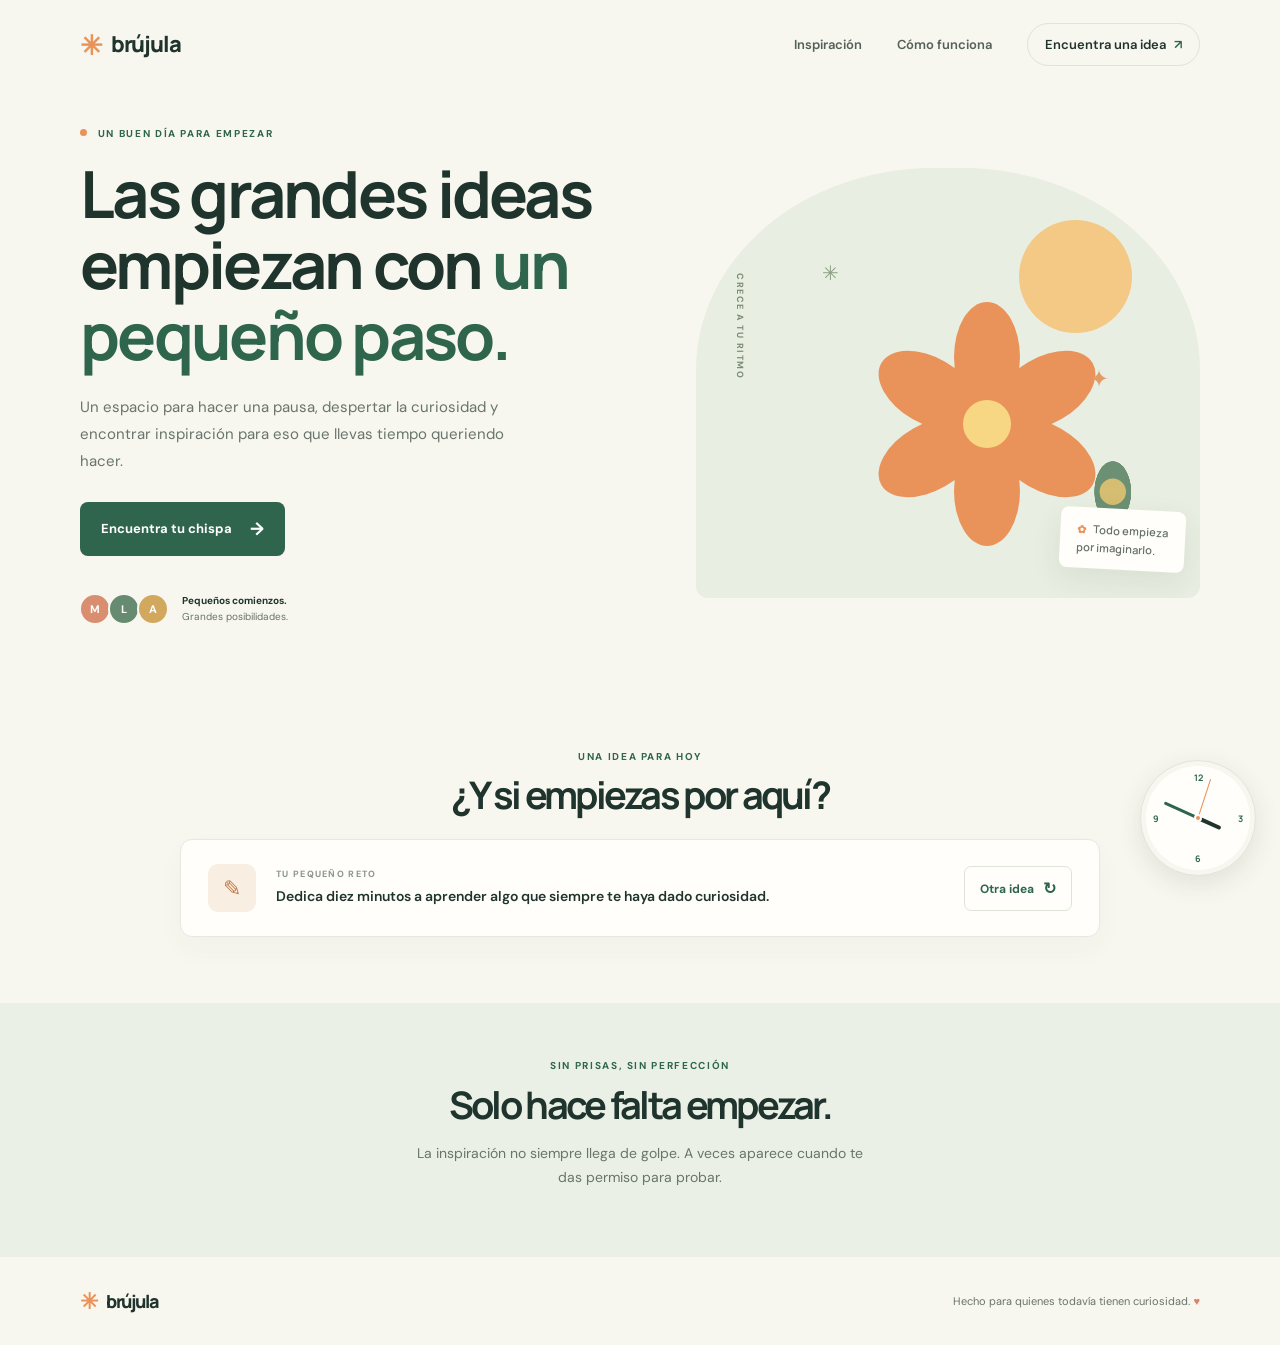
==== index.html @ 20bfc8f5 "first commit" ====
<!doctype html>
<html lang="es">
  <head>
    <meta charset="UTF-8" />
    <meta name="viewport" content="width=device-width, initial-scale=1.0" />
    <meta
      name="description"
      content="Un pequeño rincón para inspirarte, explorar ideas y empezar algo nuevo."
    />
    <title>Brújula — Encuentra tu próxima idea</title>
    <link rel="preconnect" href="https://fonts.googleapis.com" />
    <link rel="preconnect" href="https://fonts.gstatic.com" crossorigin />
    <link
      href="https://fonts.googleapis.com/css2?family=DM+Sans:wght@400;500;600;700&family=Manrope:wght@400;500;600;700;800&display=swap"
      rel="stylesheet"
    />
    <link rel="stylesheet" href="styles.css" />
    <script src="script.js" defer></script>
  </head>
  <body>
    <header class="site-header">
      <a class="brand" href="#" aria-label="Brújula, inicio">
        <span class="brand-mark" aria-hidden="true">✳</span>
        brújula
      </a>
      <nav class="navigation" aria-label="Navegación principal">
        <a href="#inspiracion">Inspiración</a>
        <a href="#como-funciona">Cómo funciona</a>
        <a class="nav-cta" href="#inspiracion">Encuentra una idea <span aria-hidden="true">↗</span></a>
      </nav>
    </header>

    <main>
      <section class="hero" aria-labelledby="hero-title">
        <div class="hero-copy">
          <p class="eyebrow"><span class="eyebrow-dot"></span> UN BUEN DÍA PARA EMPEZAR</p>
          <h1 id="hero-title">Las grandes ideas empiezan con <span>un pequeño paso.</span></h1>
          <p class="hero-description">
            Un espacio para hacer una pausa, despertar la curiosidad y encontrar
            inspiración para eso que llevas tiempo queriendo hacer.
          </p>
          <a class="primary-button" href="#inspiracion">
            Encuentra tu chispa <span aria-hidden="true">→</span>
          </a>
          <div class="social-proof">
            <div class="avatar-stack" aria-hidden="true">
              <span class="avatar avatar-one">M</span>
              <span class="avatar avatar-two">L</span>
              <span class="avatar avatar-three">A</span>
            </div>
            <p><strong>Pequeños comienzos.</strong><br />Grandes posibilidades.</p>
          </div>
        </div>

        <div class="hero-art" aria-label="Ilustración abstracta de una flor y un sol">
          <div class="sun"></div>
          <div class="flower flower-large" aria-hidden="true">
            <span></span><span></span><span></span><span></span><span></span><span></span>
            <i></i>
          </div>
          <div class="flower flower-small" aria-hidden="true">
            <span></span><span></span><span></span><span></span><span></span>
            <i></i>
          </div>
          <span class="sparkle sparkle-one" aria-hidden="true">✳</span>
          <span class="sparkle sparkle-two" aria-hidden="true">✦</span>
          <span class="art-caption">CRECE A TU RITMO</span>
          <div class="art-note"><span>✿</span> Todo empieza<br />por imaginarlo.</div>
        </div>
      </section>

      <section class="inspiration-section" id="inspiracion" aria-labelledby="inspiration-title">
        <div class="section-heading">
          <p class="eyebrow">UNA IDEA PARA HOY</p>
          <h2 id="inspiration-title">¿Y si empiezas por aquí?</h2>
        </div>
        <article class="idea-card" aria-live="polite">
          <div class="idea-icon" aria-hidden="true">✎</div>
          <div class="idea-content">
            <p class="idea-label">TU PEQUEÑO RETO</p>
            <p class="idea-text" id="idea-text">Dedica diez minutos a aprender algo que siempre te haya dado curiosidad.</p>
          </div>
          <button class="refresh-button" id="new-idea" type="button">
            Otra idea <span aria-hidden="true">↻</span>
          </button>
        </article>
      </section>

      <section class="how-section" id="como-funciona" aria-labelledby="how-title">
        <p class="eyebrow">SIN PRISAS, SIN PERFECCIÓN</p>
        <h2 id="how-title">Solo hace falta empezar.</h2>
        <p>La inspiración no siempre llega de golpe. A veces aparece cuando te das permiso para probar.</p>
      </section>
    </main>

    <footer class="site-footer">
      <a class="brand" href="#" aria-label="Brújula, inicio"><span class="brand-mark" aria-hidden="true">✳</span> brújula</a>
      <p>Hecho para quienes todavía tienen curiosidad. <span aria-hidden="true">♥</span></p>
    </footer>

    <aside class="analog-clock" id="analog-clock" role="img" aria-label="Reloj analógico, hora local">
      <span class="clock-number clock-twelve" aria-hidden="true">12</span>
      <span class="clock-number clock-three" aria-hidden="true">3</span>
      <span class="clock-number clock-six" aria-hidden="true">6</span>
      <span class="clock-number clock-nine" aria-hidden="true">9</span>
      <span class="clock-hand hour-hand" id="hour-hand" aria-hidden="true"></span>
      <span class="clock-hand minute-hand" id="minute-hand" aria-hidden="true"></span>
      <span class="clock-hand second-hand" id="second-hand" aria-hidden="true"></span>
      <span class="clock-pin" aria-hidden="true"></span>
    </aside>
  </body>
</html>
---- styles.css ----
:root {
  color-scheme: light;
  --ink: #20342e;
  --muted: #68756c;
  --green: #2f654d;
  --green-dark: #244f3b;
  --cream: #f7f6ef;
  --paper: #fffefa;
  --orange: #e9935b;
  font-family: "DM Sans", sans-serif;
}

* {
  box-sizing: border-box;
}

html {
  scroll-behavior: smooth;
}

body {
  margin: 0;
  background: var(--cream);
  color: var(--ink);
}

a {
  color: inherit;
  text-decoration: none;
}

.site-header,
.site-footer {
  width: min(1120px, calc(100% - 64px));
  margin: 0 auto;
  display: flex;
  align-items: center;
  justify-content: space-between;
}

.site-header {
  min-height: 88px;
}

.brand {
  display: inline-flex;
  align-items: center;
  gap: 9px;
  font-family: "Manrope", sans-serif;
  font-size: 22px;
  font-weight: 800;
  letter-spacing: -1.2px;
}

.brand-mark {
  color: var(--orange);
  font-size: 27px;
  line-height: 1;
}

.navigation {
  display: flex;
  align-items: center;
  gap: 35px;
  color: #536159;
  font-size: 13px;
  font-weight: 600;
}

.navigation a,
.primary-button,
.refresh-button {
  transition: color 160ms ease, background-color 160ms ease, transform 160ms ease;
}

.navigation a:hover {
  color: var(--green);
}

.navigation .nav-cta {
  padding: 12px 17px;
  border: 1px solid #dfe3d9;
  border-radius: 999px;
  color: var(--ink);
}

.navigation .nav-cta:hover {
  border-color: var(--green);
}

.nav-cta span {
  margin-left: 5px;
  color: var(--green);
}

.hero {
  width: min(1120px, calc(100% - 64px));
  min-height: 520px;
  margin: 24px auto 0;
  display: grid;
  grid-template-columns: 1fr 0.9fr;
  align-items: center;
  gap: 55px;
}

.hero-copy {
  padding: 15px 0 30px;
}

.eyebrow {
  margin: 0 0 19px;
  color: var(--green);
  font-size: 10px;
  font-weight: 700;
  letter-spacing: 1.65px;
}

.eyebrow-dot {
  display: inline-block;
  width: 7px;
  height: 7px;
  margin-right: 7px;
  border-radius: 50%;
  background: var(--orange);
  vertical-align: 1px;
}

h1,
h2 {
  margin: 0;
  font-family: "Manrope", sans-serif;
  letter-spacing: -2.7px;
}

h1 {
  max-width: 580px;
  font-size: clamp(42px, 5.2vw, 65px);
  font-weight: 700;
  line-height: 1.09;
}

h1 span {
  color: var(--green);
}

.hero-description {
  max-width: 440px;
  margin: 22px 0 27px;
  color: var(--muted);
  font-size: 15px;
  line-height: 1.8;
}

.primary-button {
  display: inline-flex;
  align-items: center;
  gap: 18px;
  padding: 15px 21px;
  border-radius: 8px;
  background: var(--green);
  color: white;
  font-size: 13px;
  font-weight: 700;
}

.primary-button:hover {
  transform: translateY(-2px);
  background: var(--green-dark);
}

.primary-button span {
  font-size: 18px;
}

.social-proof {
  display: flex;
  align-items: center;
  gap: 13px;
  margin-top: 37px;
}

.avatar-stack {
  display: flex;
  padding-left: 2px;
}

.avatar {
  display: grid;
  width: 32px;
  height: 32px;
  margin-left: -3px;
  place-items: center;
  border: 2px solid var(--cream);
  border-radius: 50%;
  color: white;
  font-size: 11px;
  font-weight: 700;
}

.avatar-one {
  background: #d98e70;
}

.avatar-two {
  background: #668b70;
}

.avatar-three {
  background: #d1a85d;
}

.social-proof p {
  margin: 0;
  color: var(--muted);
  font-size: 10px;
  line-height: 1.6;
}

.social-proof strong {
  color: var(--ink);
  font-weight: 700;
}

.hero-art {
  position: relative;
  min-height: 430px;
  overflow: hidden;
  border-radius: 47% 47% 12px 12px;
  background: #e8eee1;
}

.sun {
  position: absolute;
  top: 52px;
  right: 68px;
  width: 113px;
  height: 113px;
  border-radius: 50%;
  background: #f4c985;
}

.flower {
  position: absolute;
  display: grid;
  place-items: center;
}

.flower span {
  position: absolute;
  width: 66px;
  height: 110px;
  border-radius: 50%;
  background: var(--orange);
}

.flower-large {
  top: 116px;
  left: 30%;
  width: 280px;
  height: 280px;
  animation: float 5s ease-in-out infinite;
}

.flower-large span:nth-child(1) { transform: translateY(-67px); }
.flower-large span:nth-child(2) { transform: rotate(60deg) translateY(-67px); }
.flower-large span:nth-child(3) { transform: rotate(120deg) translateY(-67px); }
.flower-large span:nth-child(4) { transform: rotate(180deg) translateY(-67px); }
.flower-large span:nth-child(5) { transform: rotate(240deg) translateY(-67px); }
.flower-large span:nth-child(6) { transform: rotate(300deg) translateY(-67px); }

.flower i {
  z-index: 1;
  width: 48px;
  height: 48px;
  border-radius: 50%;
  background: #f7d783;
}

.flower-small {
  right: 3%;
  bottom: 34px;
  width: 145px;
  height: 145px;
  transform: scale(0.55);
}

.flower-small span {
  background: #6c9074;
}

.flower-small i {
  background: #d5bd71;
}

.art-caption {
  position: absolute;
  top: 105px;
  left: 38px;
  color: #798c76;
  font-size: 9px;
  font-weight: 700;
  letter-spacing: 1.5px;
  writing-mode: vertical-rl;
}

.sparkle {
  position: absolute;
  color: #8ca185;
}

.sparkle-one {
  top: 92px;
  left: 25%;
  font-size: 20px;
}

.sparkle-two {
  top: 195px;
  right: 18%;
  color: #e39b68;
  font-size: 24px;
}

.art-note {
  position: absolute;
  right: 15px;
  bottom: 28px;
  padding: 13px 17px;
  border-radius: 8px;
  background: var(--paper);
  box-shadow: 0 10px 30px #354a3715;
  color: #667368;
  font-family: "Manrope", sans-serif;
  font-size: 11px;
  font-weight: 600;
  line-height: 1.6;
  transform: rotate(3deg);
}

.art-note span {
  margin-right: 5px;
  color: var(--orange);
}

.inspiration-section {
  width: min(920px, calc(100% - 64px));
  margin: 53px auto 0;
  padding: 42px 0 66px;
}

.section-heading {
  margin-bottom: 22px;
  text-align: center;
}

.section-heading .eyebrow {
  margin-bottom: 9px;
}

h2 {
  font-size: clamp(27px, 3.2vw, 38px);
  line-height: 1.2;
}

.idea-card {
  display: flex;
  align-items: center;
  gap: 20px;
  padding: 24px 27px;
  border: 1px solid #e8e8de;
  border-radius: 12px;
  background: var(--paper);
  box-shadow: 0 12px 30px #37493608;
}

.idea-icon {
  display: grid;
  flex: 0 0 48px;
  width: 48px;
  height: 48px;
  place-items: center;
  border-radius: 10px;
  background: #f8eee2;
  color: #c47b4d;
  font-size: 22px;
}

.idea-content {
  flex: 1;
}

.idea-label {
  margin: 0 0 6px;
  color: #8a958b;
  font-size: 9px;
  font-weight: 700;
  letter-spacing: 1.3px;
}

.idea-text {
  margin: 0;
  color: var(--ink);
  font-size: 14px;
  font-weight: 600;
  line-height: 1.55;
}

.refresh-button {
  flex: 0 0 auto;
  padding: 11px 15px;
  border: 1px solid #dfe4d9;
  border-radius: 7px;
  background: transparent;
  color: var(--green);
  cursor: pointer;
  font: inherit;
  font-size: 12px;
  font-weight: 700;
}

.refresh-button:hover {
  border-color: var(--green);
  background: #f4f7f0;
}

.refresh-button span {
  margin-left: 6px;
  font-size: 16px;
  vertical-align: -1px;
}

.how-section {
  padding: 56px 24px 68px;
  background: #eaf0e6;
  text-align: center;
}

.how-section .eyebrow {
  margin-bottom: 10px;
}

.how-section p:last-child {
  max-width: 470px;
  margin: 14px auto 0;
  color: var(--muted);
  font-size: 14px;
  line-height: 1.7;
}

.site-footer {
  min-height: 88px;
}

.site-footer .brand {
  font-size: 18px;
}

.site-footer .brand-mark {
  font-size: 22px;
}

.site-footer p {
  color: var(--muted);
  font-size: 11px;
}

.site-footer p span {
  color: #d88365;
}

.analog-clock {
  position: fixed;
  right: 24px;
  bottom: 24px;
  z-index: 5;
  width: 116px;
  aspect-ratio: 1;
  border: 1px solid #dfe3d9;
  border-radius: 50%;
  background: var(--paper);
  box-shadow: 0 8px 26px #354a371c, inset 0 0 0 5px #f7f6ef;
}

.clock-number {
  position: absolute;
  color: var(--green);
  font-family: "Manrope", sans-serif;
  font-size: 9px;
  font-weight: 700;
  line-height: 1;
}

.clock-twelve {
  top: 12px;
  left: 50%;
  transform: translateX(-50%);
}

.clock-three {
  top: 50%;
  right: 12px;
  transform: translateY(-50%);
}

.clock-six {
  bottom: 12px;
  left: 50%;
  transform: translateX(-50%);
}

.clock-nine {
  top: 50%;
  left: 12px;
  transform: translateY(-50%);
}

.clock-hand {
  position: absolute;
  bottom: 50%;
  left: 50%;
  border-radius: 999px;
  transform: translateX(-50%) rotate(var(--rotation));
  transform-origin: center bottom;
}

.hour-hand {
  width: 4px;
  height: 25px;
  background: var(--ink);
}

.minute-hand {
  width: 3px;
  height: 37px;
  background: var(--green);
}

.second-hand {
  width: 1px;
  height: 41px;
  background: var(--orange);
}

.clock-pin {
  position: absolute;
  top: 50%;
  left: 50%;
  width: 8px;
  height: 8px;
  border: 2px solid var(--paper);
  border-radius: 50%;
  background: var(--orange);
  transform: translate(-50%, -50%);
}

@keyframes float {
  0%, 100% { transform: translateY(0); }
  50% { transform: translateY(-9px); }
}

@media (max-width: 760px) {
  .site-header,
  .site-footer,
  .hero {
    width: min(100% - 40px, 540px);
  }

  .analog-clock {
    right: 14px;
    bottom: 14px;
    width: 96px;
  }

  .hour-hand {
    height: 21px;
  }

  .minute-hand {
    height: 30px;
  }

  .second-hand {
    height: 34px;
  }

  .clock-twelve {
    top: 10px;
  }

  .clock-three {
    right: 10px;
  }

  .clock-six {
    bottom: 10px;
  }

  .clock-nine {
    left: 10px;
  }

  .site-header {
    min-height: 75px;
  }

  .navigation {
    gap: 15px;
  }

  .navigation > a:not(.nav-cta) {
    display: none;
  }

  .navigation .nav-cta {
    padding: 10px 12px;
    font-size: 11px;
  }

  .hero {
    grid-template-columns: 1fr;
    gap: 34px;
    margin-top: 15px;
  }

  .hero-copy {
    padding-bottom: 0;
  }

  .hero-art {
    min-height: 370px;
  }

  .flower-large {
    left: 24%;
  }

  .inspiration-section {
    width: min(100% - 40px, 540px);
    margin-top: 28px;
  }
}

@media (max-width: 480px) {
  h1 {
    font-size: 43px;
    letter-spacing: -2px;
  }

  .idea-card {
    align-items: flex-start;
    flex-wrap: wrap;
    padding: 19px;
  }

  .idea-content {
    min-width: calc(100% - 70px);
  }

  .refresh-button {
    margin-left: 68px;
  }

  .site-footer {
    align-items: flex-start;
    flex-direction: column;
    justify-content: center;
    gap: 6px;
    padding: 18px 0;
  }

  .site-footer p {
    margin: 0;
  }
}

@media (prefers-reduced-motion: reduce) {
  *,
  *::before,
  *::after {
    scroll-behavior: auto !important;
    animation-duration: 0.01ms !important;
    animation-iteration-count: 1 !important;
    transition-duration: 0.01ms !important;
  }
}
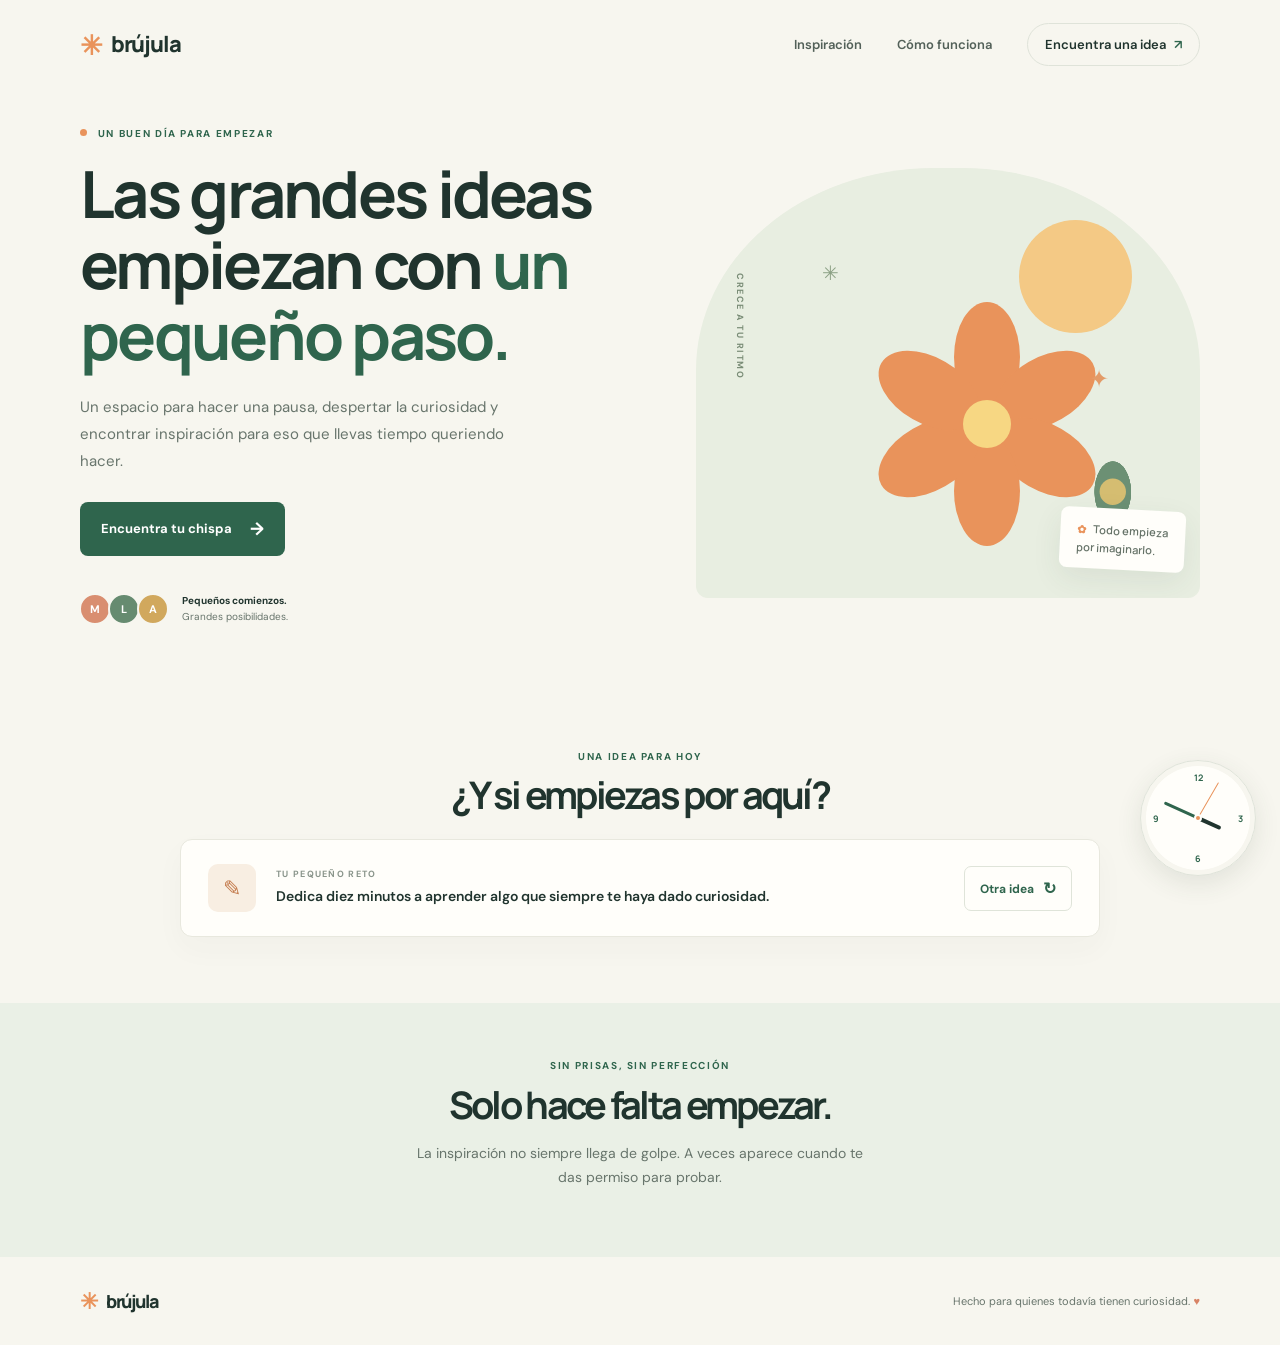
==== commit 2113f5ee: "index.html y script.js modified" ====
--- a/index.html
+++ b/index.html
@@ -110,3 +110,5 @@
     </aside>
   </body>
 </html>
+
+
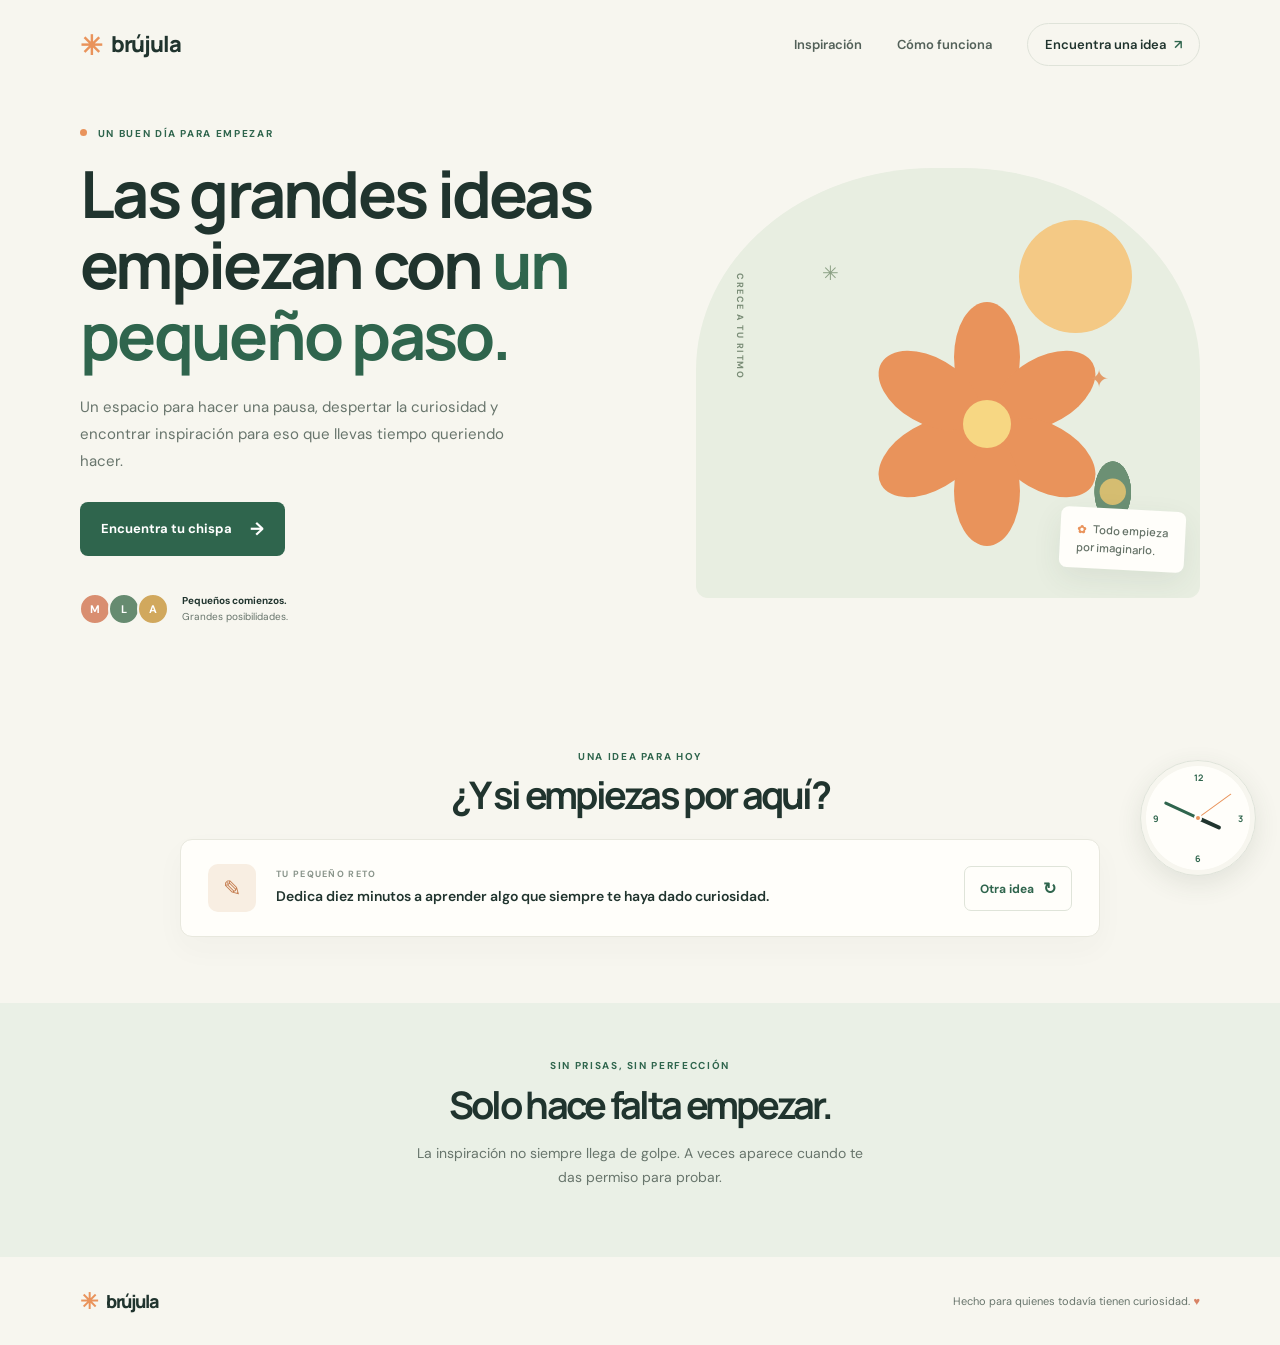
==== commit f3291bc6: "index.html modified dd" ====
--- a/index.html
+++ b/index.html
@@ -109,6 +109,4 @@
       <span class="clock-pin" aria-hidden="true"></span>
     </aside>
   </body>
-</html>
-
-
+</html>
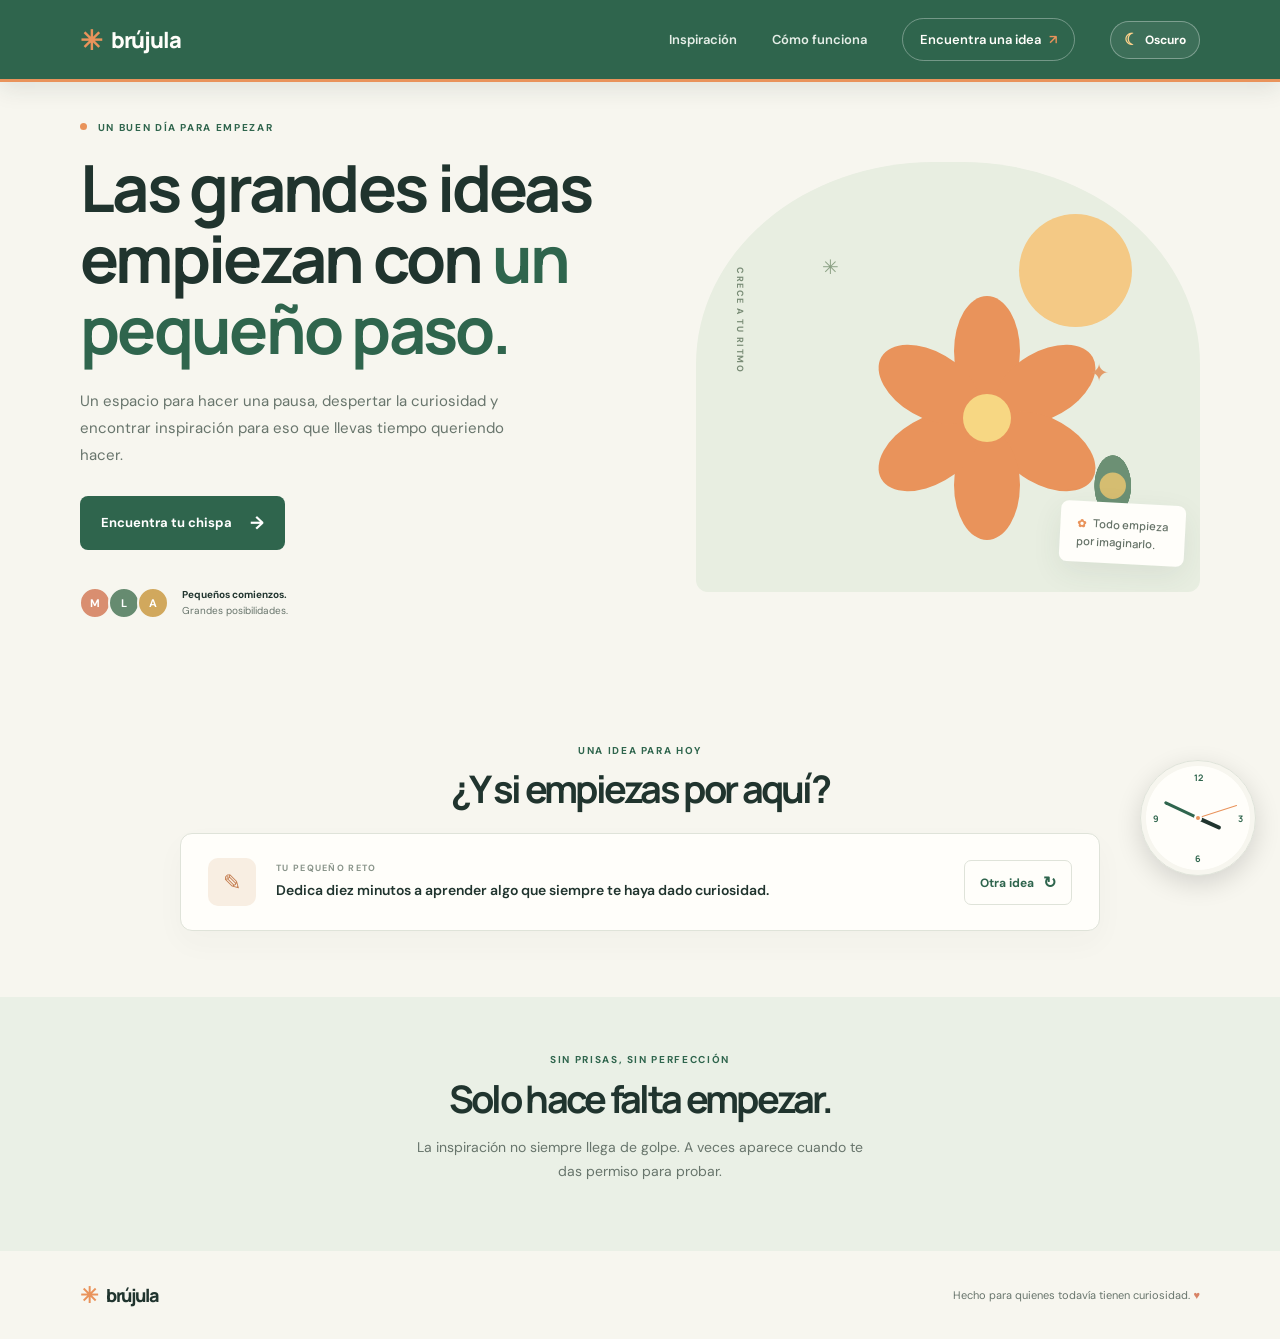
==== commit a4ce786d: "header modify" ====
--- a/index.html
+++ b/index.html
@@ -27,6 +27,10 @@
         <a href="#inspiracion">Inspiración</a>
         <a href="#como-funciona">Cómo funciona</a>
         <a class="nav-cta" href="#inspiracion">Encuentra una idea <span aria-hidden="true">↗</span></a>
+        <button class="theme-toggle" id="theme-toggle" type="button" aria-label="Cambiar a tema oscuro" title="Cambiar a tema oscuro">
+          <span class="theme-icon" aria-hidden="true">☾</span>
+          <span class="theme-label">Oscuro</span>
+        </button>
       </nav>
     </header>
 
--- a/styles.css
+++ b/styles.css
@@ -7,7 +7,34 @@
   --cream: #f7f6ef;
   --paper: #fffefa;
   --orange: #e9935b;
+  --line: #dfe3d9;
+  --section-bg: #eaf0e6;
+  --button-hover: #f4f7f0;
+  --art-bg: #e8eee1;
+  --clock-inset: #f7f6ef;
+  --header-bg: #2f654d;
+  --header-ink: #fffefa;
+  --header-muted: #e5eee7;
   font-family: "DM Sans", sans-serif;
+}
+
+body[data-theme="dark"] {
+  color-scheme: dark;
+  --ink: #e8efe9;
+  --muted: #afbeb3;
+  --green: #a7cfb1;
+  --green-dark: #8dbb9a;
+  --cream: #17231e;
+  --paper: #22332b;
+  --orange: #f0a773;
+  --line: #405248;
+  --section-bg: #26382e;
+  --button-hover: #30443a;
+  --art-bg: #2d4034;
+  --clock-inset: #17231e;
+  --header-bg: #243f32;
+  --header-ink: #f2f7f2;
+  --header-muted: #d5e3d8;
 }
 
 * {
@@ -39,7 +66,17 @@
 }
 
 .site-header {
-  min-height: 88px;
+  width: 100%;
+  min-height: 82px;
+  margin: 0;
+  padding: 0 max(32px, calc((100% - 1120px) / 2));
+  border-bottom: 3px solid var(--orange);
+  background: var(--header-bg);
+  box-shadow: 0 7px 22px #20342e1a;
+}
+
+.site-header .brand {
+  color: var(--header-ink);
 }
 
 .brand {
@@ -62,35 +99,68 @@
   display: flex;
   align-items: center;
   gap: 35px;
-  color: #536159;
+  color: var(--header-muted);
   font-size: 13px;
   font-weight: 600;
 }
 
 .navigation a,
 .primary-button,
-.refresh-button {
+.refresh-button,
+.theme-toggle {
   transition: color 160ms ease, background-color 160ms ease, transform 160ms ease;
 }
 
 .navigation a:hover {
-  color: var(--green);
+  color: var(--header-ink);
 }
 
 .navigation .nav-cta {
   padding: 12px 17px;
-  border: 1px solid #dfe3d9;
+  border: 1px solid #ffffff55;
   border-radius: 999px;
-  color: var(--ink);
+  color: var(--header-ink);
 }
 
 .navigation .nav-cta:hover {
-  border-color: var(--green);
+  border-color: var(--header-ink);
+  background: #ffffff12;
 }
 
 .nav-cta span {
   margin-left: 5px;
-  color: var(--green);
+  color: var(--orange);
+}
+
+.theme-toggle {
+  display: inline-flex;
+  align-items: center;
+  gap: 7px;
+  padding: 10px 13px;
+  border: 1px solid #ffffff55;
+  border-radius: 999px;
+  background: #ffffff12;
+  color: var(--header-ink);
+  cursor: pointer;
+  font: inherit;
+  font-size: 12px;
+  font-weight: 700;
+}
+
+.theme-toggle:hover {
+  transform: translateY(-1px);
+  background: #ffffff25;
+}
+
+.theme-icon {
+  color: #ffd28b;
+  font-size: 16px;
+  line-height: 1;
+}
+
+.theme-toggle:focus-visible {
+  outline: 3px solid #ffd28b;
+  outline-offset: 3px;
 }
 
 .hero {
@@ -226,7 +296,7 @@
   min-height: 430px;
   overflow: hidden;
   border-radius: 47% 47% 12px 12px;
-  background: #e8eee1;
+  background: var(--art-bg);
 }
 
 .sun {
@@ -367,7 +437,7 @@
   align-items: center;
   gap: 20px;
   padding: 24px 27px;
-  border: 1px solid #e8e8de;
+  border: 1px solid var(--line);
   border-radius: 12px;
   background: var(--paper);
   box-shadow: 0 12px 30px #37493608;
@@ -408,7 +478,7 @@
 .refresh-button {
   flex: 0 0 auto;
   padding: 11px 15px;
-  border: 1px solid #dfe4d9;
+  border: 1px solid var(--line);
   border-radius: 7px;
   background: transparent;
   color: var(--green);
@@ -420,7 +490,7 @@
 
 .refresh-button:hover {
   border-color: var(--green);
-  background: #f4f7f0;
+  background: var(--button-hover);
 }
 
 .refresh-button span {
@@ -431,7 +501,7 @@
 
 .how-section {
   padding: 56px 24px 68px;
-  background: #eaf0e6;
+  background: var(--section-bg);
   text-align: center;
 }
 
@@ -475,10 +545,10 @@
   z-index: 5;
   width: 116px;
   aspect-ratio: 1;
-  border: 1px solid #dfe3d9;
+  border: 1px solid var(--line);
   border-radius: 50%;
   background: var(--paper);
-  box-shadow: 0 8px 26px #354a371c, inset 0 0 0 5px #f7f6ef;
+  box-shadow: 0 8px 26px #00000024, inset 0 0 0 5px var(--clock-inset);
 }
 
 .clock-number {
@@ -559,10 +629,14 @@
 }
 
 @media (max-width: 760px) {
-  .site-header,
   .site-footer,
   .hero {
     width: min(100% - 40px, 540px);
+  }
+
+  .site-header {
+    min-height: 75px;
+    padding: 0 20px;
   }
 
   .analog-clock {
@@ -599,12 +673,8 @@
     left: 10px;
   }
 
-  .site-header {
-    min-height: 75px;
-  }
-
   .navigation {
-    gap: 15px;
+    gap: 9px;
   }
 
   .navigation > a:not(.nav-cta) {
@@ -612,8 +682,17 @@
   }
 
   .navigation .nav-cta {
-    padding: 10px 12px;
+    padding: 9px 10px;
     font-size: 11px;
+  }
+
+  .theme-toggle {
+    gap: 0;
+    padding: 9px 10px;
+  }
+
+  .theme-label {
+    display: none;
   }
 
   .hero {
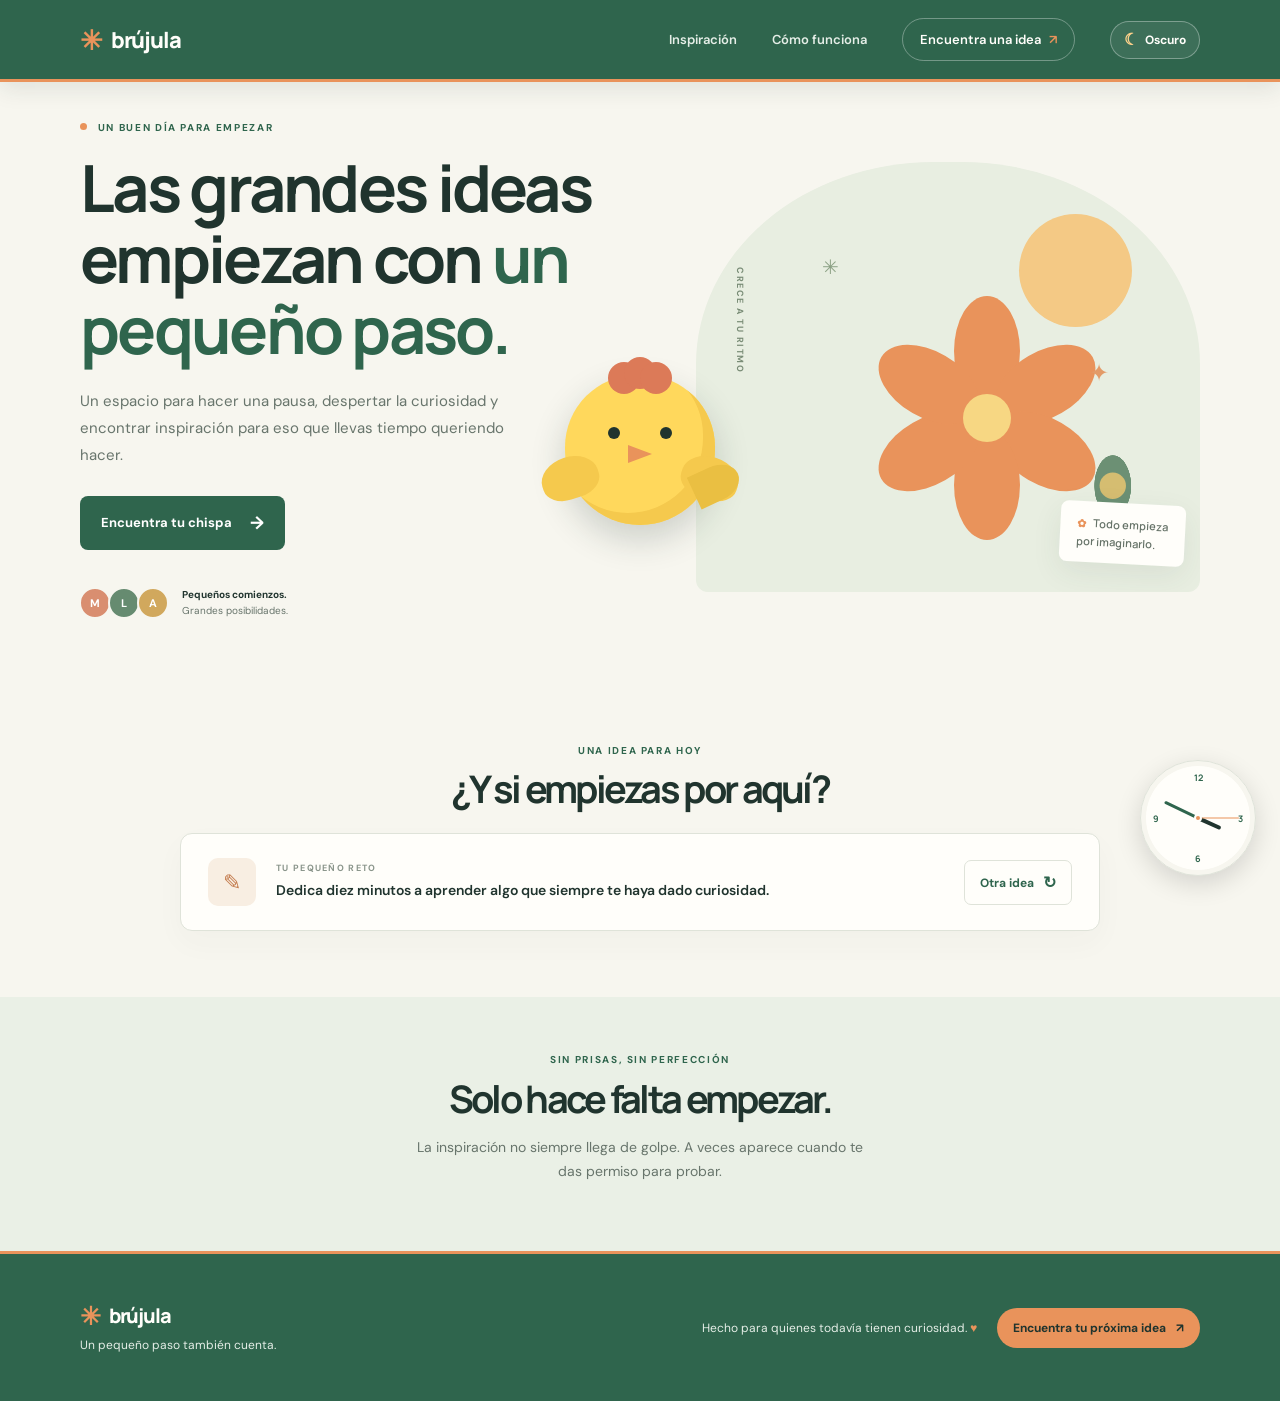
==== commit b79e4dc7: "cambios en agentes" ====
--- a/index.html
+++ b/index.html
@@ -18,6 +18,17 @@
     <script src="script.js" defer></script>
   </head>
   <body>
+    <div class="center-chick" role="img" aria-label="Pollito">
+      <span class="chick-wing chick-wing-left" aria-hidden="true"></span>
+      <span class="chick-wing chick-wing-right" aria-hidden="true"></span>
+      <span class="chick-eye chick-eye-left" aria-hidden="true"></span>
+      <span class="chick-eye chick-eye-right" aria-hidden="true"></span>
+      <span class="chick-beak" aria-hidden="true"></span>
+      <span class="chick-tail" aria-hidden="true"></span>
+      <span class="chick-comb chick-comb-one" aria-hidden="true"></span>
+      <span class="chick-comb chick-comb-two" aria-hidden="true"></span>
+      <span class="chick-comb chick-comb-three" aria-hidden="true"></span>
+    </div>
     <header class="site-header">
       <a class="brand" href="#" aria-label="Brújula, inicio">
         <span class="brand-mark" aria-hidden="true">✳</span>
@@ -98,8 +109,16 @@
     </main>
 
     <footer class="site-footer">
-      <a class="brand" href="#" aria-label="Brújula, inicio"><span class="brand-mark" aria-hidden="true">✳</span> brújula</a>
-      <p>Hecho para quienes todavía tienen curiosidad. <span aria-hidden="true">♥</span></p>
+      <div class="footer-inner">
+        <div class="footer-brand-block">
+          <a class="brand" href="#" aria-label="Brújula, inicio"><span class="brand-mark" aria-hidden="true">✳</span> brújula</a>
+          <p>Un pequeño paso también cuenta.</p>
+        </div>
+        <div class="footer-message">
+          <p>Hecho para quienes todavía tienen curiosidad. <span aria-hidden="true">♥</span></p>
+          <a class="footer-cta" href="#inspiracion">Encuentra tu próxima idea <span aria-hidden="true">↗</span></a>
+        </div>
+      </div>
     </footer>
 
     <aside class="analog-clock" id="analog-clock" role="img" aria-label="Reloj analógico, hora local">
--- a/styles.css
+++ b/styles.css
@@ -51,6 +51,100 @@
   color: var(--ink);
 }
 
+.center-chick {
+  position: fixed;
+  top: 50%;
+  left: 50%;
+  z-index: 20;
+  width: 150px;
+  height: 150px;
+  border-radius: 48% 48% 50% 50%;
+  background: #ffd85c;
+  box-shadow: 0 14px 35px #20342e33, inset -12px -12px 0 #f5c94d;
+  transform: translate(-50%, -50%);
+  pointer-events: none;
+}
+
+.chick-eye {
+  position: absolute;
+  top: 52px;
+  width: 12px;
+  height: 12px;
+  border-radius: 50%;
+  background: #20342e;
+}
+
+.chick-eye-left {
+  left: 43px;
+}
+
+.chick-eye-right {
+  right: 43px;
+}
+
+.chick-beak {
+  position: absolute;
+  top: 70px;
+  left: 50%;
+  width: 24px;
+  height: 18px;
+  background: #e9935b;
+  clip-path: polygon(0 0, 100% 50%, 0 100%);
+  transform: translateX(-50%);
+}
+
+.chick-wing {
+  position: absolute;
+  top: 82px;
+  width: 58px;
+  height: 42px;
+  border-radius: 55% 55% 45% 45%;
+  background: #f5c94d;
+}
+
+.chick-wing-left {
+  left: -24px;
+  transform: rotate(-18deg);
+}
+
+.chick-wing-right {
+  right: -24px;
+  transform: rotate(18deg);
+}
+
+.chick-tail {
+  position: absolute;
+  right: -25px;
+  bottom: 24px;
+  width: 48px;
+  height: 35px;
+  border-radius: 0 100% 100% 0;
+  background: #eabf42;
+  transform: rotate(-25deg);
+}
+
+.chick-comb {
+  position: absolute;
+  top: -13px;
+  width: 32px;
+  height: 32px;
+  border-radius: 50%;
+  background: #dc7a58;
+}
+
+.chick-comb-one {
+  left: 43px;
+}
+
+.chick-comb-two {
+  left: 59px;
+  top: -18px;
+}
+
+.chick-comb-three {
+  right: 43px;
+}
+
 a {
   color: inherit;
   text-decoration: none;
@@ -518,24 +612,76 @@
 }
 
 .site-footer {
+  width: 100%;
+  min-height: 150px;
+  margin: 0;
+  padding: 28px 32px;
+  border-top: 3px solid var(--orange);
+  background: var(--header-bg);
+  color: var(--header-ink);
+}
+
+.footer-inner {
+  width: min(1120px, 100%);
   min-height: 88px;
+  margin: 0 auto;
+  display: flex;
+  align-items: center;
+  justify-content: space-between;
+  gap: 24px;
 }
 
 .site-footer .brand {
-  font-size: 18px;
+  color: var(--header-ink);
+  font-size: 20px;
 }
 
 .site-footer .brand-mark {
-  font-size: 22px;
-}
-
-.site-footer p {
-  color: var(--muted);
-  font-size: 11px;
-}
-
-.site-footer p span {
-  color: #d88365;
+  font-size: 25px;
+}
+
+.footer-brand-block p,
+.footer-message p {
+  margin: 7px 0 0;
+  color: var(--header-muted);
+  font-size: 12px;
+}
+
+.footer-message {
+  display: flex;
+  align-items: center;
+  gap: 20px;
+}
+
+.footer-message p {
+  margin: 0;
+}
+
+.footer-message p span {
+  color: var(--orange);
+}
+
+.footer-cta {
+  display: inline-flex;
+  align-items: center;
+  gap: 10px;
+  padding: 12px 16px;
+  border-radius: 999px;
+  background: var(--orange);
+  color: var(--ink);
+  font-size: 12px;
+  font-weight: 700;
+  transition: transform 160ms ease, filter 160ms ease;
+}
+
+.footer-cta:hover {
+  transform: translateY(-2px);
+  filter: brightness(1.06);
+}
+
+.footer-cta:focus-visible {
+  outline: 3px solid var(--header-ink);
+  outline-offset: 3px;
 }
 
 .analog-clock {
@@ -629,9 +775,26 @@
 }
 
 @media (max-width: 760px) {
-  .site-footer,
   .hero {
     width: min(100% - 40px, 540px);
+  }
+
+  .site-footer {
+    padding: 26px 20px;
+  }
+
+  .footer-inner {
+    width: min(100%, 540px);
+    align-items: flex-start;
+    flex-direction: column;
+    gap: 20px;
+  }
+
+  .footer-message {
+    width: 100%;
+    justify-content: space-between;
+    flex-wrap: wrap;
+    gap: 14px;
   }
 
   .site-header {
@@ -740,15 +903,16 @@
   }
 
   .site-footer {
+    padding: 24px 20px;
+  }
+
+  .footer-message {
     align-items: flex-start;
     flex-direction: column;
-    justify-content: center;
-    gap: 6px;
-    padding: 18px 0;
-  }
-
-  .site-footer p {
-    margin: 0;
+  }
+
+  .footer-cta {
+    padding: 11px 14px;
   }
 }
 
